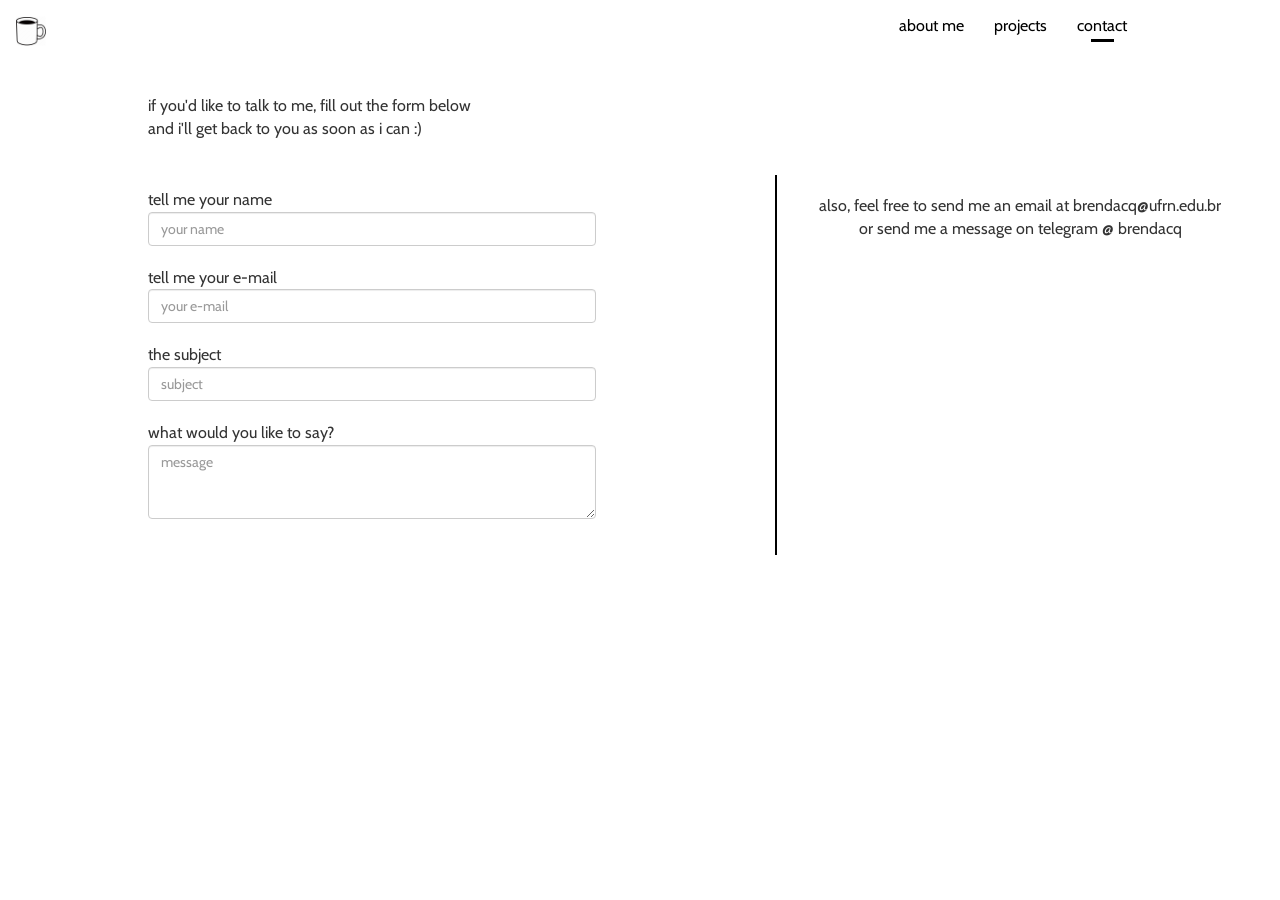
==== contact.html @ 0b72d495 "contact ok" ====
<!DOCTYPE html>
<html lang="en">

<head>
    <title>contact | brenda calado</title>
    <meta charset="UTF-8">
    <meta name="viewport" content="width=device-width, initial-scale=1">
    <link rel="shortcut icon" href="[data-uri]">
    <link rel="stylesheet" href="https://maxcdn.bootstrapcdn.com/bootstrap/3.3.7/css/bootstrap.min.css">
    <link href='https://fonts.googleapis.com/css?family=Cabin' rel='stylesheet'>
    <link rel="stylesheet" type="text/css" href="main.css">
</head>

<body>
    <nav class="navbar">
        <div class="container-fluid">
            <div class="navbar-header">
                <a href="#" class="navbar-brand">
                    <img src="nav-icon.png" width="30" height="30">
                </a>
            </div>
            <ul class="nav navbar-nav navbar-right bg1">
                <li><a href="index.html">about me</a></li>
                <li><a href="projects.html">projects</a></li>
                <li><a class="u-s" href="contact.html">contact</a></li>
            </ul>
        </div>
    </nav>

    <div class="container">
        <div class="row">
            <div class="col-sm-5">
                <p class="fntwght">
                    if you'd like to talk to me, fill out the form below<br> and i'll get back to you as soon as i can :)
                </p><br>
                <form id="form">
                    <div class="form-group">
                        <p class="control-label" for="name">tell me your name</label>
                            <input type="text" class="form-control" placeholder="your name" name="name" required>
                    </div>
                    <div class="form-group">
                        <p class="control-label" for="email">tell me your e-mail</label>
                            <input type="email" class="form-control" placeholder="your e-mail" name="email" required>
                    </div>
                    <!--<div class="form-group">
                        <p class="control-label" for="cellphone">... or cellphone</label>
                            <input type="mobile" class="form-control" placeholder="cellphone" name="cell">
                    </div>-->
                    <div class="form-group">
                        <p class="control-label" for="subject">the subject</label>
                            <input type="text" class="form-control" placeholder="subject" name="subject" required>
                    </div>
                    <div class="form-group">
                        <p class="control-label" for="message">what would you like to say?</label>
                            <textarea rows="3" class="form-control" placeholder="message" name="msg" required></textarea>
                    </div>
                </form>
            </div>
            <div class="col-sm-5 text-center" id="info">
                <p class="fntwght">
                    also, feel free to send me an email at brendacq@ufrn.edu.br <br> or send me a message on telegram @ brendacq
                </p>
            </div>
        </div>

    </div>

    <script src="https://ajax.googleapis.com/ajax/libs/jquery/3.3.1/jquery.min.js"></script>
    <script src="https://maxcdn.bootstrapcdn.com/bootstrap/3.3.7/js/bootstrap.min.js"></script>
    <script src="navhl-script.js"></script>
</body>

</html>
---- main.css ----
body {
    background-color: white;
    font-family: 'cabin';
    margin: 0;
    padding: 0;
}

ul {
    padding-right: 11%;
}

li a {
    font-size: 16px;
    color: black;
}

ul.bg1 a:hover {
    background-color: white;
    color: black;
    font-size: 17px;
}

a.active {
    border-bottom: 2px solid black;
}

h3,
h4 {
    font-weight: 900;
}

.container {
    margin-left: 10%;
}

#likes {
    float: right;
    padding: 7% 2%;
    border: 2px solid #d4d4d4;
}

* {
    box-sizing: border-box;
}

.row::after {
    content: "";
    clear: both;
    display: table;
}

[class*="col-sm"] {
    float: left;
    padding: 20px;
    margin-right: 3%;
}

form {
    font-size: 16px;
    padding-top: 12px;
}

.form-group {
    padding-top: 6px;
}

.form-control:focus {
    border-top: 0;
    border-left: 0;
    border-color: black;
    box-shadow: inset 0 1px 1px 0 rgb(0, 0, 0), 0 0 8px rgba(0, 0, 0, 0.75);
}

#info {
    margin-top: 100px;
    float: right;
    border-left: 2px solid black;
    height: 380px;
}

.fntwght {
    font-size: 16px;
}
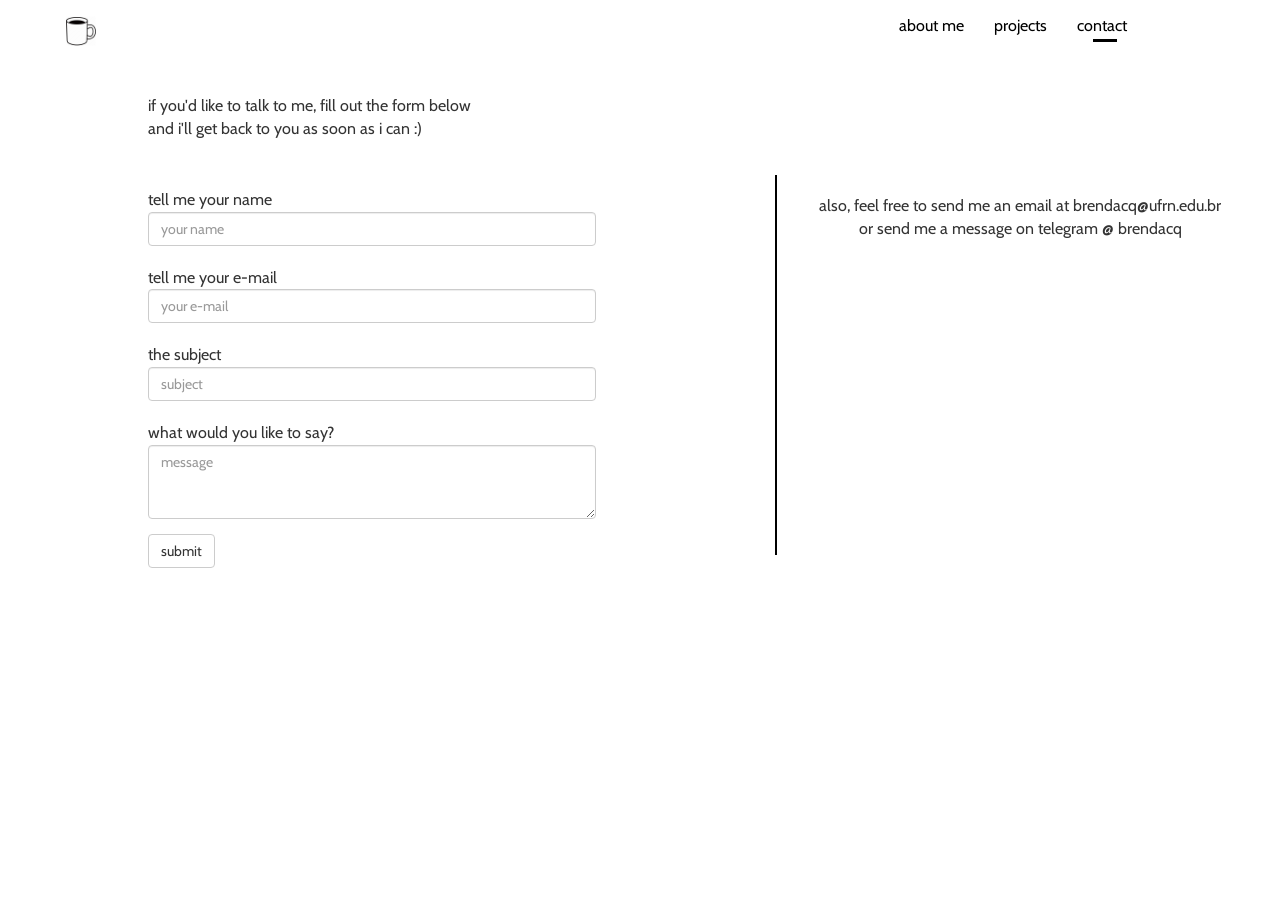
==== commit eacf0a94: "contact ok" ====
--- a/contact.html
+++ b/contact.html
@@ -54,6 +54,7 @@
                         <p class="control-label" for="message">what would you like to say?</label>
                             <textarea rows="3" class="form-control" placeholder="message" name="msg" required></textarea>
                     </div>
+                    <button type="submit" class="btn btn-default bg2">submit</button>
                 </form>
             </div>
             <div class="col-sm-5 text-center" id="info">
--- a/main.css
+++ b/main.css
@@ -24,7 +24,12 @@
     border-bottom: 2px solid black;
 }
 
-h3,
+h3 {
+    font-weight: 900;
+    padding-bottom: 10px;
+    border-bottom: 1px solid #d4d4d4;
+}
+
 h4 {
     font-weight: 900;
 }
@@ -80,4 +85,18 @@
 
 .fntwght {
     font-size: 16px;
+}
+
+.navbar-brand {
+    padding-left: 65px;
+}
+
+#selfie {
+    margin-top: 30px;
+}
+
+button.bg2:hover {
+    background-color: white;
+    border-color: black;
+    box-shadow: 0 0 8px rgba(80, 80, 80, 0.75);
 }
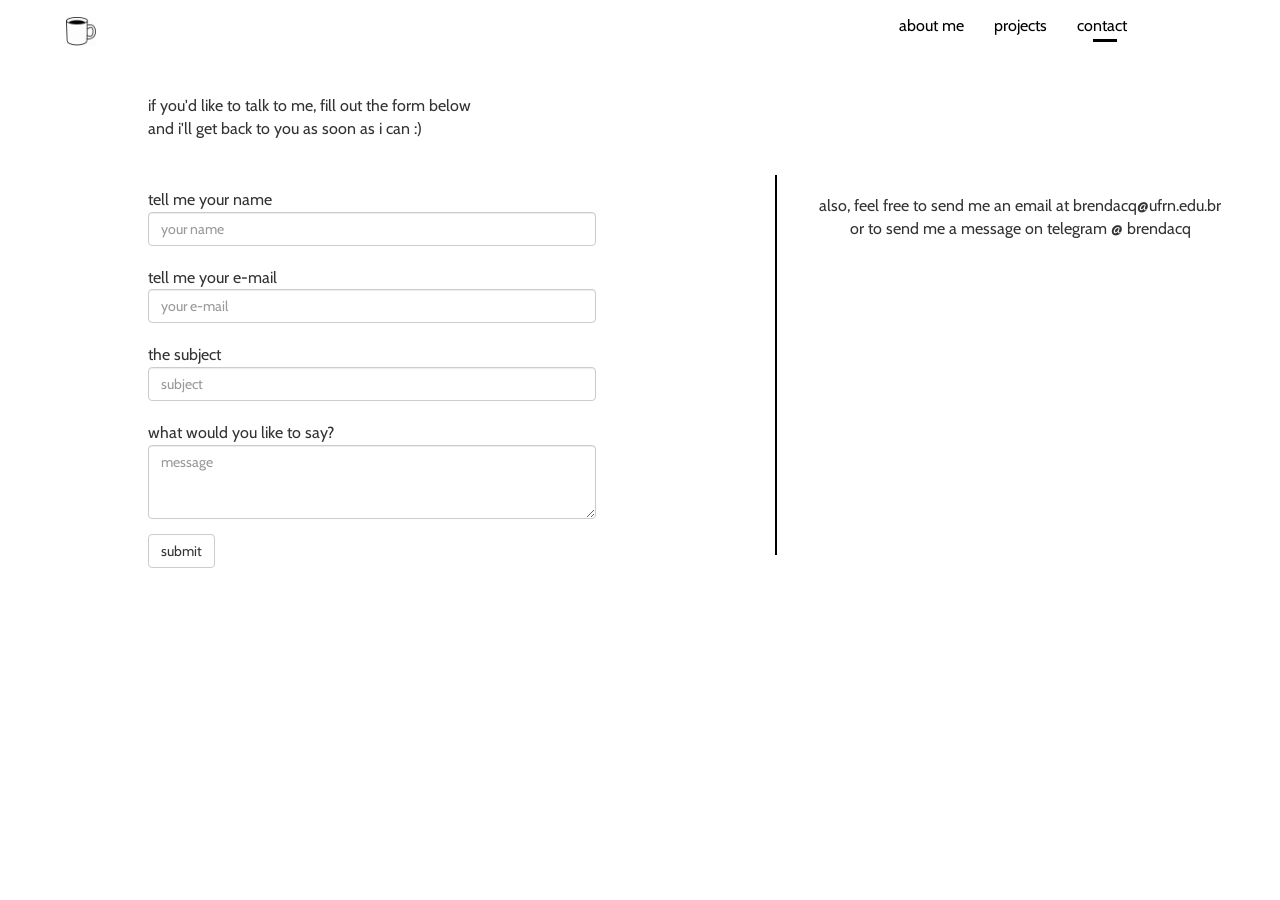
==== commit ae1a2fb5: "chchchanges" ====
--- a/contact.html
+++ b/contact.html
@@ -30,7 +30,7 @@
     <div class="container">
         <div class="row">
             <div class="col-sm-5">
-                <p class="fntwght">
+                <p class="fnt-wght">
                     if you'd like to talk to me, fill out the form below<br> and i'll get back to you as soon as i can :)
                 </p><br>
                 <form id="form">
@@ -58,8 +58,8 @@
                 </form>
             </div>
             <div class="col-sm-5 text-center" id="info">
-                <p class="fntwght">
-                    also, feel free to send me an email at brendacq@ufrn.edu.br <br> or send me a message on telegram @ brendacq
+                <p class="fnt-wght txt-alg-ctr">
+                    also, feel free to send me an email at brendacq@ufrn.edu.br <br> or to send me a message on telegram @ brendacq
                 </p>
             </div>
         </div>
--- a/main.css
+++ b/main.css
@@ -24,6 +24,22 @@
     border-bottom: 2px solid black;
 }
 
+a:link {
+    text-decoration: none;
+}
+
+a:visited {
+    text-decoration: none;
+}
+
+a:hover {
+    text-decoration: none;
+}
+
+a:active {
+    text-decoration: none;
+}
+
 h3 {
     font-weight: 900;
     padding-bottom: 10px;
@@ -32,6 +48,10 @@
 
 h4 {
     font-weight: 900;
+}
+
+p {
+    text-align: justify;
 }
 
 .container {
@@ -83,8 +103,12 @@
     height: 380px;
 }
 
-.fntwght {
+.fnt-wght {
     font-size: 16px;
+}
+
+.txt-alg-ctr {
+    text-align: center;
 }
 
 .navbar-brand {
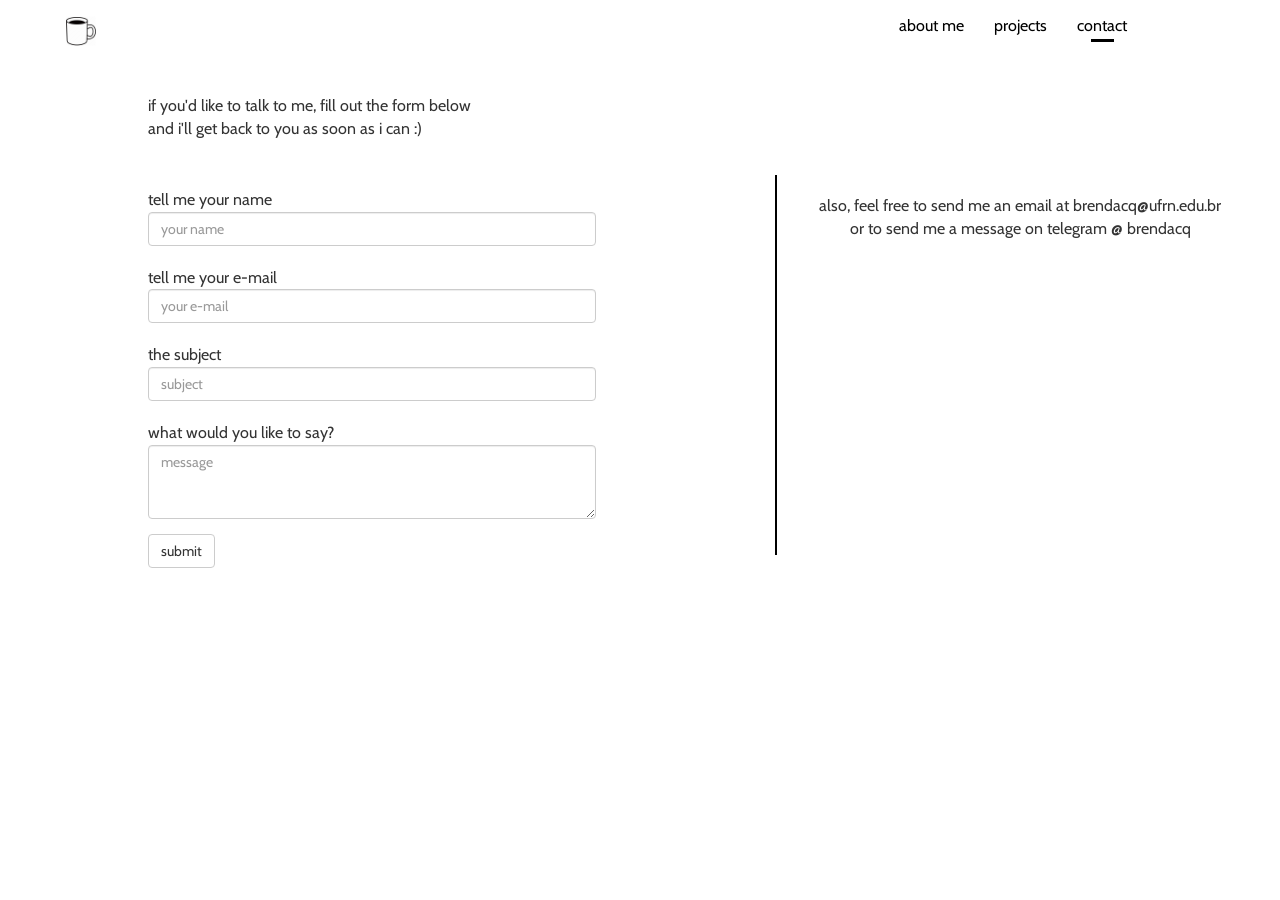
==== commit 651e5413: "testing" ====
--- a/contact.html
+++ b/contact.html
@@ -21,7 +21,7 @@
             </div>
             <ul class="nav navbar-nav navbar-right bg1">
                 <li><a href="index.html">about me</a></li>
-                <li><a href="projects.html">projects</a></li>
+                <li><a href="https://github.com/brendacq" target="_blank">projects</a></li>
                 <li><a class="u-s" href="contact.html">contact</a></li>
             </ul>
         </div>
@@ -33,7 +33,7 @@
                 <p class="fnt-wght">
                     if you'd like to talk to me, fill out the form below<br> and i'll get back to you as soon as i can :)
                 </p><br>
-                <form id="form">
+                <form id="form" action="//formspree.io/breeeendaqn@gmail.com" method="POST">
                     <div class="form-group">
                         <p class="control-label" for="name">tell me your name</label>
                             <input type="text" class="form-control" placeholder="your name" name="name" required>
@@ -54,7 +54,7 @@
                         <p class="control-label" for="message">what would you like to say?</label>
                             <textarea rows="3" class="form-control" placeholder="message" name="msg" required></textarea>
                     </div>
-                    <button type="submit" class="btn btn-default bg2">submit</button>
+                    <button value="Send" type="submit" class="btn btn-default bg2">submit</button>
                 </form>
             </div>
             <div class="col-sm-5 text-center" id="info">
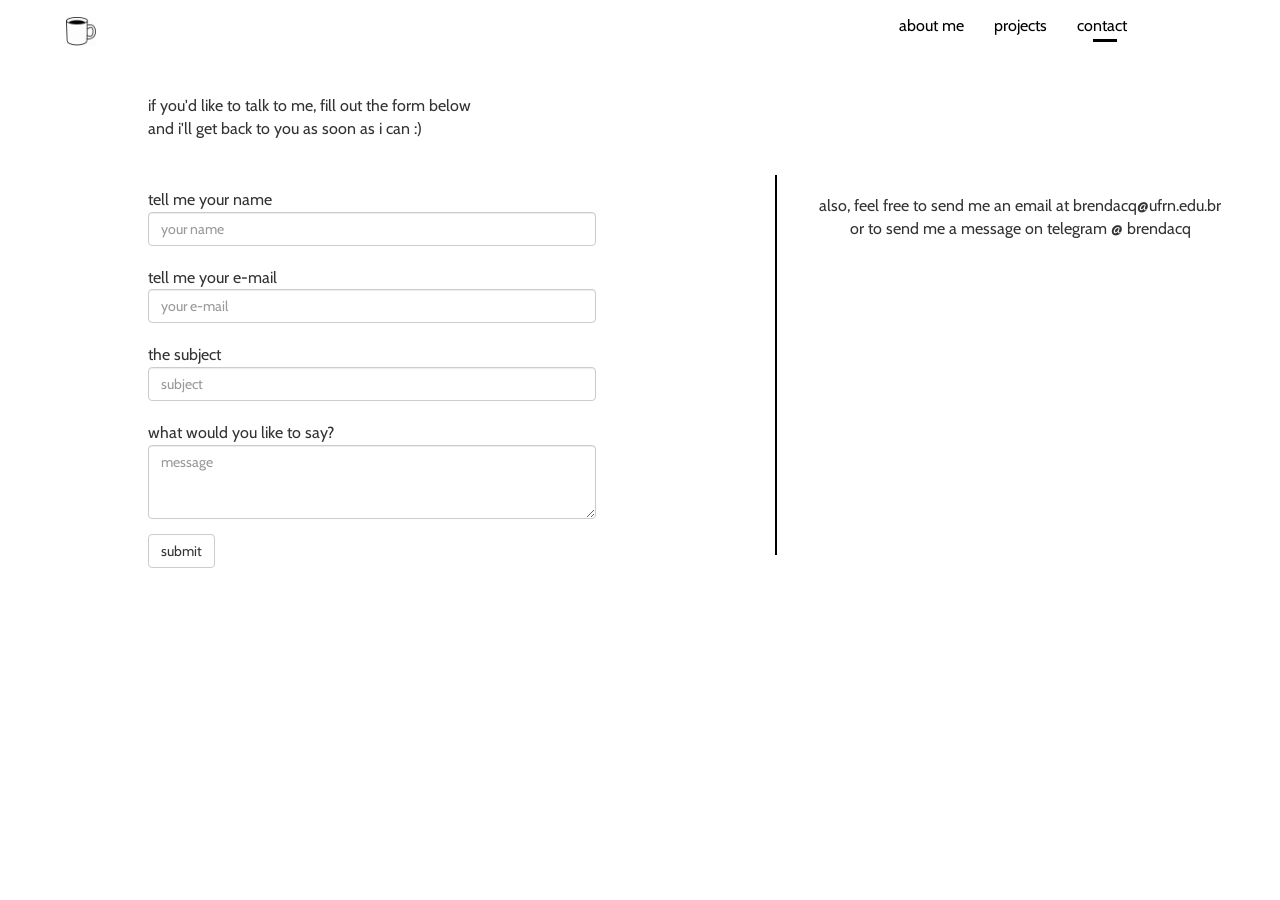
==== commit 8d8e1007: "testing submit" ====
--- a/contact.html
+++ b/contact.html
@@ -33,7 +33,7 @@
                 <p class="fnt-wght">
                     if you'd like to talk to me, fill out the form below<br> and i'll get back to you as soon as i can :)
                 </p><br>
-                <form id="form" action="//formspree.io/breeeendaqn@gmail.com" method="POST">
+                <form id="form" action="https://formspree.io/breeeendaqn@gmail.com" method="POST" />
                     <div class="form-group">
                         <p class="control-label" for="name">tell me your name</label>
                             <input type="text" class="form-control" placeholder="your name" name="name" required>
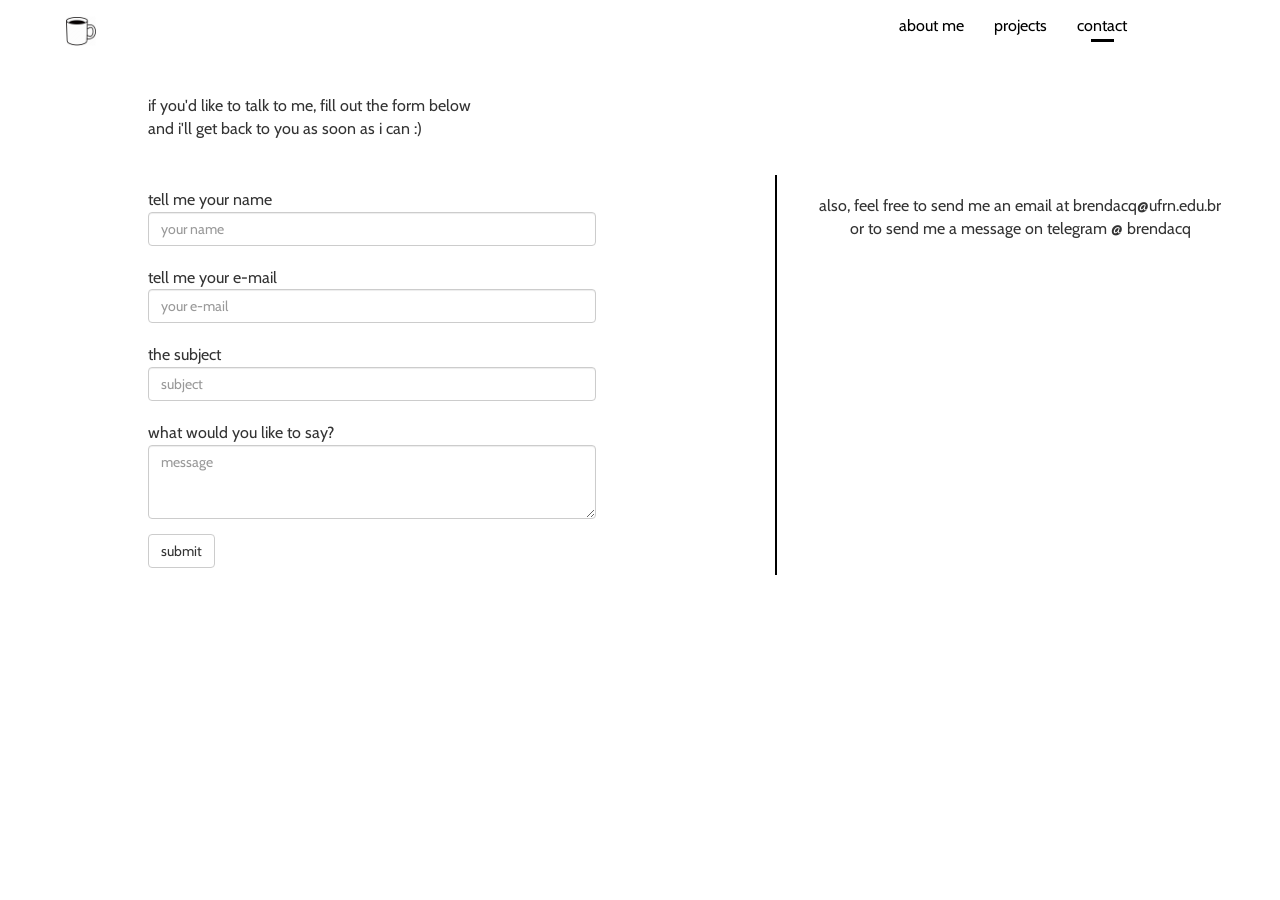
==== commit 68ba86ec: "done" ====
--- a/main.css
+++ b/main.css
@@ -100,7 +100,7 @@
     margin-top: 100px;
     float: right;
     border-left: 2px solid black;
-    height: 380px;
+    height: 400px;
 }
 
 .fnt-wght {
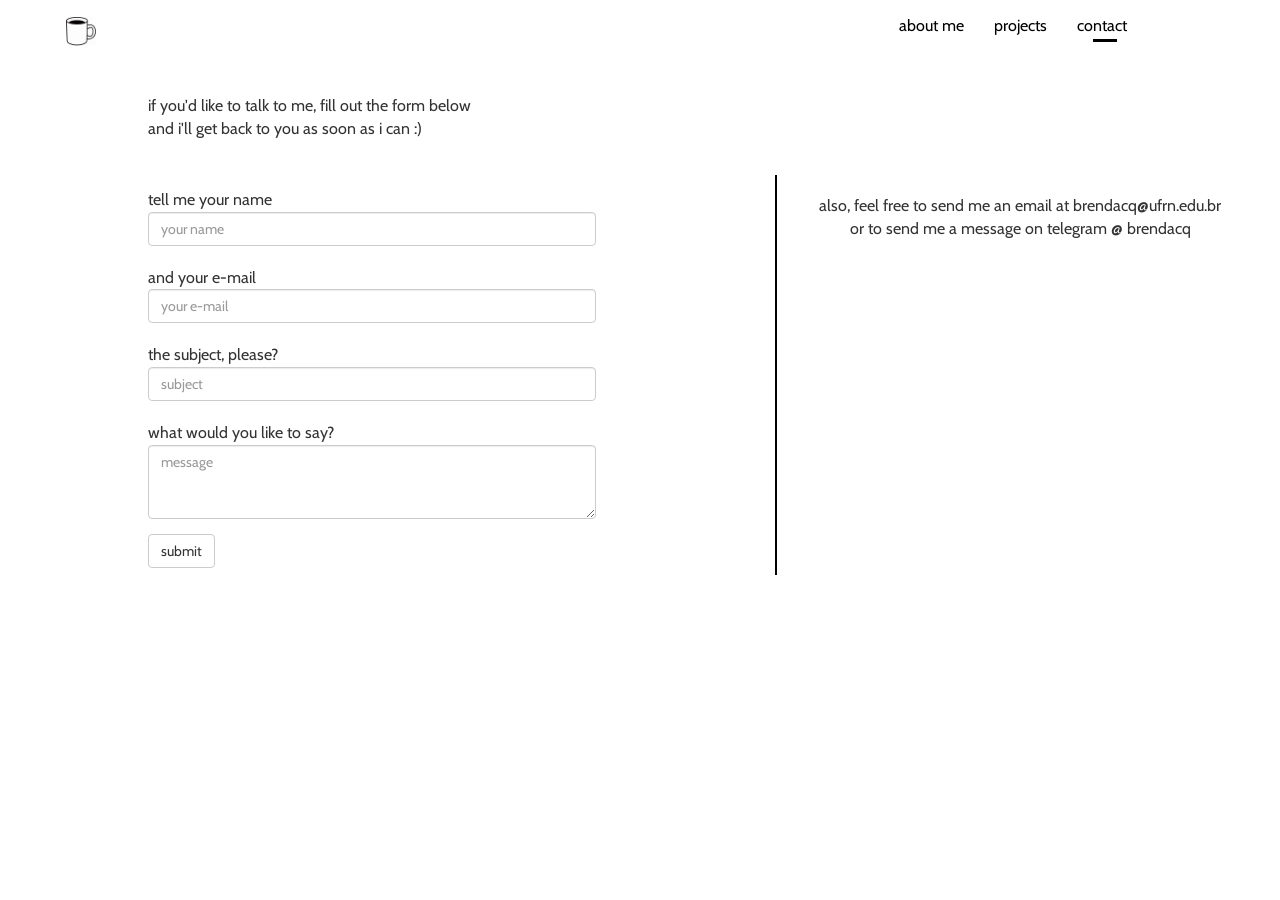
==== commit 67ab1947: "sep/2020" ====
--- a/contact.html
+++ b/contact.html
@@ -39,7 +39,7 @@
                             <input type="text" class="form-control" placeholder="your name" name="name" required>
                     </div>
                     <div class="form-group">
-                        <p class="control-label" for="email">tell me your e-mail</label>
+                        <p class="control-label" for="email">and your e-mail</label>
                             <input type="email" class="form-control" placeholder="your e-mail" name="email" required>
                     </div>
                     <!--<div class="form-group">
@@ -47,7 +47,7 @@
                             <input type="mobile" class="form-control" placeholder="cellphone" name="cell">
                     </div>-->
                     <div class="form-group">
-                        <p class="control-label" for="subject">the subject</label>
+                        <p class="control-label" for="subject">the subject, please?</label>
                             <input type="text" class="form-control" placeholder="subject" name="subject" required>
                     </div>
                     <div class="form-group">
--- a/main.css
+++ b/main.css
@@ -11,6 +11,15 @@
 
 li a {
     font-size: 16px;
+    color: black;
+}
+
+ul a:link{
+    background-color: white;
+}
+
+ul.bg1 a:visited{
+    background-color: white;
     color: black;
 }
 
